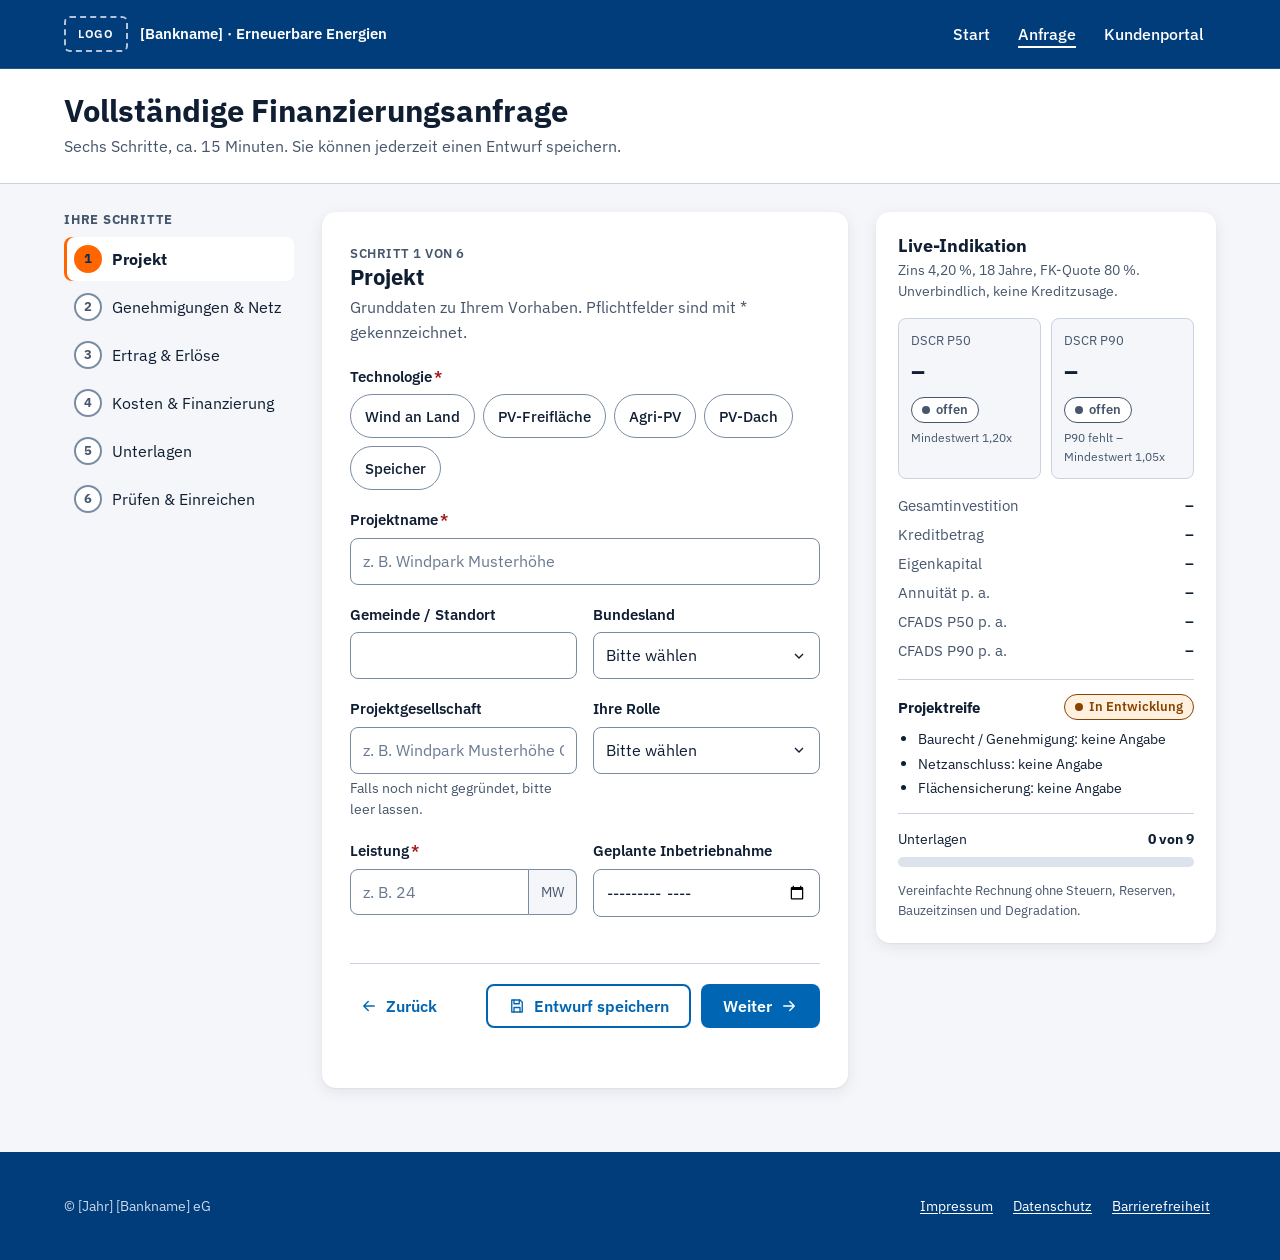
==== anfrage.html @ 659c18a8 "Frontend Projektfinanzierung Erneuerbare Energien: Schnell-Check, Anfrage, Portal Co-Authored-By: Cl" ====
<!doctype html>
<html lang="de">
<head>
  <meta charset="utf-8">
  <meta name="viewport" content="width=device-width, initial-scale=1">
  <title>Vollständige Anfrage – Projektfinanzierung Erneuerbare Energien – [Bankname]</title>
  <link rel="preconnect" href="https://fonts.googleapis.com">
  <link rel="preconnect" href="https://fonts.gstatic.com" crossorigin>
  <link rel="stylesheet" href="https://fonts.googleapis.com/css2?family=IBM+Plex+Sans:wght@400;500;600;700&display=swap">
  <link rel="stylesheet" href="assets/styles.css">
</head>
<body>
  <svg xmlns="http://www.w3.org/2000/svg" style="display:none" aria-hidden="true">
    <symbol id="i-check" viewBox="0 0 24 24"><path d="M5 12.5l4.5 4.5L19 7.5"/></symbol>
    <symbol id="i-pfeil" viewBox="0 0 24 24"><path d="M5 12h14M13 6l6 6-6 6"/></symbol>
    <symbol id="i-pfeil-links" viewBox="0 0 24 24"><path d="M19 12H5M11 6l-6 6 6 6"/></symbol>
    <symbol id="i-info" viewBox="0 0 24 24"><circle cx="12" cy="12" r="9"/><path d="M12 11v6M12 7.5v.01"/></symbol>
    <symbol id="i-warn" viewBox="0 0 24 24"><path d="M12 3.5L21.5 20h-19z"/><path d="M12 10v4.5M12 17.5v.01"/></symbol>
    <symbol id="i-upload" viewBox="0 0 24 24"><path d="M12 15V4M7.5 8.5L12 4l4.5 4.5M4 15v4.5h16V15"/></symbol>
    <symbol id="i-dokument" viewBox="0 0 24 24"><path d="M14 3H6.5A1.5 1.5 0 005 4.5v15A1.5 1.5 0 006.5 21h11a1.5 1.5 0 001.5-1.5V8z"/><path d="M14 3v5h5M8.5 13h7M8.5 17h5"/></symbol>
    <symbol id="i-speichern" viewBox="0 0 24 24"><path d="M5 4h11l3 3v13H5z"/><path d="M8 4v5h7V4M8 20v-6h8v6"/></symbol>
    <symbol id="i-x" viewBox="0 0 24 24"><path d="M6.5 6.5l11 11M17.5 6.5l-11 11"/></symbol>
  </svg>

  <a class="skip-link" href="#formular">Zum Formular springen</a>

  <header class="kopf">
    <div class="container kopf__inner">
      <a class="logo" href="index.html">
        <span class="logo__platzhalter" aria-hidden="true">LOGO</span>
        <span class="logo__name">[Bankname] · Erneuerbare Energien</span>
      </a>
      <nav class="kopf__nav" aria-label="Hauptnavigation">
        <a href="index.html">Start</a>
        <a href="anfrage.html" aria-current="page">Anfrage</a>
        <a href="portal.html">Kundenportal</a>
      </nav>
    </div>
  </header>

  <div class="seitenkopf">
    <div class="container">
      <h1>Vollständige Finanzierungsanfrage</h1>
      <p>Sechs Schritte, ca. 15 Minuten. Sie können jederzeit einen Entwurf speichern.</p>
    </div>
  </div>

  <main class="container antrag" id="inhalt">
    <!-- ===================== Schrittnavigation ===================== -->
    <nav class="schrittnav" aria-labelledby="schrittnav-titel" id="schrittnav">
      <h2 id="schrittnav-titel">Ihre Schritte</h2>
      <ol>
        <li><button type="button" data-ziel="1" aria-current="step"><span class="schrittnav__nr">1</span><span class="schrittnav__text">Projekt</span></button></li>
        <li><button type="button" data-ziel="2"><span class="schrittnav__nr">2</span><span class="schrittnav__text">Genehmigungen &amp; Netz</span></button></li>
        <li><button type="button" data-ziel="3"><span class="schrittnav__nr">3</span><span class="schrittnav__text">Ertrag &amp; Erlöse</span></button></li>
        <li><button type="button" data-ziel="4"><span class="schrittnav__nr">4</span><span class="schrittnav__text">Kosten &amp; Finanzierung</span></button></li>
        <li><button type="button" data-ziel="5"><span class="schrittnav__nr">5</span><span class="schrittnav__text">Unterlagen</span></button></li>
        <li><button type="button" data-ziel="6"><span class="schrittnav__nr">6</span><span class="schrittnav__text">Prüfen &amp; Einreichen</span></button></li>
      </ol>
    </nav>

    <!-- ===================== Formular ===================== -->
    <div class="karte formular" id="formular-bereich">
      <div class="box" id="vorbefuellt" role="status" hidden>
        <svg class="icon" aria-hidden="true"><use href="#i-info"/></svg>
        <p id="vorbefuellt-text"></p>
      </div>

      <form id="formular" novalidate>
        <!-- Schritt 1 -->
        <section class="schritt" data-schritt="1" aria-labelledby="s1-titel">
          <div class="schritt__kopf">
            <span class="schritt__zaehler">Schritt 1 von 6</span>
            <h2 id="s1-titel" tabindex="-1">Projekt</h2>
            <p>Grunddaten zu Ihrem Vorhaben. Pflichtfelder sind mit * gekennzeichnet.</p>
          </div>
          <fieldset class="feld" data-feld="technologie">
            <legend>Technologie<span class="pflicht" aria-hidden="true">*</span><span class="sr-only"> (Pflichtfeld)</span></legend>
            <div class="chips">
              <label class="chip"><input type="radio" name="technologie" value="wind" required><span>Wind an Land</span></label>
              <label class="chip"><input type="radio" name="technologie" value="pv_frei"><span>PV-Freifläche</span></label>
              <label class="chip"><input type="radio" name="technologie" value="agri_pv"><span>Agri-PV</span></label>
              <label class="chip"><input type="radio" name="technologie" value="pv_dach"><span>PV-Dach</span></label>
              <label class="chip"><input type="radio" name="technologie" value="speicher"><span>Speicher</span></label>
            </div>
          </fieldset>
          <div class="feld" data-feld="projektname">
            <label for="f-projektname">Projektname<span class="pflicht" aria-hidden="true">*</span></label>
            <input class="eingabe" type="text" id="f-projektname" name="projektname" required autocomplete="off" placeholder="z. B. Windpark Musterhöhe">
          </div>
          <div class="feld-reihe">
            <div class="feld" data-feld="gemeinde">
              <label for="f-gemeinde">Gemeinde / Standort</label>
              <input class="eingabe" type="text" id="f-gemeinde" name="gemeinde" autocomplete="off">
            </div>
            <div class="feld" data-feld="bundesland">
              <label for="f-bundesland">Bundesland</label>
              <select class="eingabe" id="f-bundesland" name="bundesland" data-bundeslaender>
                <option value="">Bitte wählen</option>
              </select>
            </div>
          </div>
          <div class="feld-reihe">
            <div class="feld" data-feld="projektgesellschaft">
              <label for="f-projektgesellschaft">Projektgesellschaft</label>
              <input class="eingabe" type="text" id="f-projektgesellschaft" name="projektgesellschaft" autocomplete="organization" placeholder="z. B. Windpark Musterhöhe GmbH &amp; Co. KG">
              <span class="hinweis">Falls noch nicht gegründet, bitte leer lassen.</span>
            </div>
            <div class="feld" data-feld="rolle">
              <label for="f-rolle">Ihre Rolle</label>
              <select class="eingabe" id="f-rolle" name="rolle">
                <option value="">Bitte wählen</option>
                <option value="projektierer">Projektierer</option>
                <option value="betreiber">Betreiber</option>
                <option value="buergerenergie">Bürgerenergiegesellschaft</option>
                <option value="landwirt">Landwirt / Flächeneigentümer</option>
                <option value="stadtwerk">Stadtwerk</option>
                <option value="sonstige">Sonstige</option>
              </select>
            </div>
          </div>
          <div class="feld-reihe">
            <div class="feld" data-feld="leistung_mw">
              <label for="f-leistung">Leistung<span class="pflicht" aria-hidden="true">*</span></label>
              <div class="eingabe-gruppe">
                <input class="eingabe" type="text" inputmode="decimal" id="f-leistung" name="leistung_mw" required autocomplete="off" placeholder="z. B. 24">
                <span class="eingabe-gruppe__einheit">MW</span>
              </div>
            </div>
            <div class="feld" data-feld="inbetriebnahme">
              <label for="f-inbetriebnahme">Geplante Inbetriebnahme</label>
              <input class="eingabe" type="month" id="f-inbetriebnahme" name="inbetriebnahme" min="2024-01" max="2035-12">
            </div>
          </div>
        </section>

        <!-- Schritt 2 -->
        <section class="schritt" data-schritt="2" aria-labelledby="s2-titel" hidden>
          <div class="schritt__kopf">
            <span class="schritt__zaehler">Schritt 2 von 6</span>
            <h2 id="s2-titel" tabindex="-1">Genehmigungen &amp; Netz</h2>
            <p>Der Projektstand bestimmt, wie schnell eine Kreditentscheidung möglich ist.</p>
          </div>
          <fieldset class="feld" data-feld="genehmigung">
            <legend><span data-genehmigung-label>Baurecht / Genehmigung</span><span class="pflicht" aria-hidden="true">*</span><span class="sr-only"> (Pflichtfeld)</span></legend>
            <div class="chips">
              <label class="chip"><input type="radio" name="genehmigung" value="vorbereitung" required><span>In Vorbereitung</span></label>
              <label class="chip"><input type="radio" name="genehmigung" value="beantragt"><span>Beantragt</span></label>
              <label class="chip"><input type="radio" name="genehmigung" value="erteilt"><span>Erteilt</span></label>
              <label class="chip"><input type="radio" name="genehmigung" value="bestandskraeftig"><span>Bestandskräftig</span></label>
            </div>
          </fieldset>
          <fieldset class="feld" data-feld="netzanschluss">
            <legend>Netzanschluss<span class="pflicht" aria-hidden="true">*</span><span class="sr-only"> (Pflichtfeld)</span></legend>
            <div class="chips">
              <label class="chip"><input type="radio" name="netzanschluss" value="offen" required><span>Offen</span></label>
              <label class="chip"><input type="radio" name="netzanschluss" value="angefragt"><span>Angefragt</span></label>
              <label class="chip"><input type="radio" name="netzanschluss" value="zusage"><span>Zusage liegt vor</span></label>
            </div>
          </fieldset>
          <fieldset class="feld" data-feld="flaechen">
            <legend>Flächen gesichert<span class="pflicht" aria-hidden="true">*</span><span class="sr-only"> (Pflichtfeld)</span></legend>
            <div class="chips">
              <label class="chip"><input type="radio" name="flaechen" value="nein" required><span>Nein</span></label>
              <label class="chip"><input type="radio" name="flaechen" value="teilweise"><span>Teilweise</span></label>
              <label class="chip"><input type="radio" name="flaechen" value="vollstaendig"><span>Vollständig</span></label>
            </div>
          </fieldset>
        </section>

        <!-- Schritt 3 -->
        <section class="schritt" data-schritt="3" aria-labelledby="s3-titel" hidden>
          <div class="schritt__kopf">
            <span class="schritt__zaehler">Schritt 3 von 6</span>
            <h2 id="s3-titel" tabindex="-1">Ertrag &amp; Erlöse</h2>
            <p data-nur="nicht-speicher">Bitte übernehmen Sie die Werte aus Ihrem Ertragsgutachten.</p>
            <p data-nur="speicher" hidden>Bei Speichern rechnen wir mit Ihrer jährlichen Erlöserwartung je MW.</p>
          </div>
          <div class="feld-reihe" data-nur="nicht-speicher">
            <div class="feld" data-feld="p50_h">
              <label for="f-p50">Volllaststunden P50<span class="pflicht" aria-hidden="true">*</span></label>
              <div class="eingabe-gruppe">
                <input class="eingabe" type="text" inputmode="decimal" id="f-p50" name="p50_h" required autocomplete="off" placeholder="z. B. 2.400">
                <span class="eingabe-gruppe__einheit">h/a</span>
              </div>
            </div>
            <div class="feld" data-feld="p90_h">
              <label for="f-p90">Volllaststunden P90</label>
              <div class="eingabe-gruppe">
                <input class="eingabe" type="text" inputmode="decimal" id="f-p90" name="p90_h" autocomplete="off" placeholder="z. B. 2.050">
                <span class="eingabe-gruppe__einheit">h/a</span>
              </div>
              <span class="hinweis">Ohne P90 können wir den vorsichtigen DSCR nicht berechnen.</span>
            </div>
          </div>
          <fieldset class="feld" data-feld="erloesmodell" data-nur="nicht-speicher">
            <legend>Erlösmodell<span class="pflicht" aria-hidden="true">*</span><span class="sr-only"> (Pflichtfeld)</span></legend>
            <div class="chips">
              <label class="chip"><input type="radio" name="erloesmodell" value="eeg" required><span>EEG-Zuschlag</span></label>
              <label class="chip"><input type="radio" name="erloesmodell" value="ppa"><span>PPA</span></label>
              <label class="chip"><input type="radio" name="erloesmodell" value="eeg_ppa"><span>EEG + PPA</span></label>
              <label class="chip"><input type="radio" name="erloesmodell" value="merchant"><span>Merchant</span></label>
            </div>
          </fieldset>
          <div class="feld-reihe" data-nur="nicht-speicher">
            <div class="feld" data-feld="preis_eur_mwh">
              <label for="f-preis"><span id="f-preis-label">Erlös</span><span class="pflicht" aria-hidden="true">*</span></label>
              <div class="eingabe-gruppe">
                <input class="eingabe" type="text" inputmode="decimal" id="f-preis" name="preis_eur_mwh" required autocomplete="off" placeholder="z. B. 73">
                <span class="eingabe-gruppe__einheit">€/MWh</span>
              </div>
            </div>
            <div class="feld" data-feld="ppa_laufzeit" id="f-ppa-feld" hidden>
              <label for="f-ppa">PPA-Laufzeit</label>
              <div class="eingabe-gruppe">
                <input class="eingabe" type="text" inputmode="numeric" id="f-ppa" name="ppa_laufzeit" autocomplete="off" placeholder="z. B. 10">
                <span class="eingabe-gruppe__einheit">Jahre</span>
              </div>
            </div>
          </div>
          <div class="feld" data-feld="speicher_erloes" data-nur="speicher" hidden>
            <label for="f-speicher">Erlöserwartung<span class="pflicht" aria-hidden="true">*</span></label>
            <div class="eingabe-gruppe" style="max-width:320px">
              <input class="eingabe" type="text" inputmode="decimal" id="f-speicher" name="speicher_erloes" required autocomplete="off" placeholder="z. B. 110">
              <span class="eingabe-gruppe__einheit">T€/MW/a</span>
            </div>
            <span class="hinweis">Summe aus Arbitrage, Regelenergie und ggf. Tolling-Erlösen.</span>
          </div>
        </section>

        <!-- Schritt 4 -->
        <section class="schritt" data-schritt="4" aria-labelledby="s4-titel" hidden>
          <div class="schritt__kopf">
            <span class="schritt__zaehler">Schritt 4 von 6</span>
            <h2 id="s4-titel" tabindex="-1">Kosten &amp; Finanzierung</h2>
            <p>Investitions- und Betriebskosten sowie Ihre gewünschte Finanzierungsstruktur.</p>
          </div>
          <div class="feld-reihe">
            <div class="feld" data-feld="capex_teur">
              <label for="f-capex">Gesamtinvestition (Capex)<span class="pflicht" aria-hidden="true">*</span></label>
              <div class="eingabe-gruppe">
                <input class="eingabe" type="text" inputmode="decimal" id="f-capex" name="capex_teur" required autocomplete="off" placeholder="z. B. 34.800">
                <span class="eingabe-gruppe__einheit">T€</span>
              </div>
            </div>
            <div class="feld" data-feld="opex_teur">
              <label for="f-opex">Betriebskosten (Opex)</label>
              <div class="eingabe-gruppe">
                <input class="eingabe" type="text" inputmode="decimal" id="f-opex" name="opex_teur" autocomplete="off" placeholder="Pauschale" aria-describedby="f-opex-hinweis">
                <span class="eingabe-gruppe__einheit">T€/a</span>
              </div>
              <span class="hinweis" id="f-opex-hinweis">Leer lassen: Wir setzen eine Pauschale je MW an.</span>
            </div>
          </div>
          <div class="feld-reihe feld-reihe--3">
            <div class="feld" data-feld="fk_quote">
              <label for="f-fk">Fremdkapitalquote</label>
              <div class="eingabe-gruppe">
                <input class="eingabe" type="text" inputmode="decimal" id="f-fk" name="fk_quote" autocomplete="off" value="80">
                <span class="eingabe-gruppe__einheit">%</span>
              </div>
            </div>
            <div class="feld" data-feld="zins">
              <label for="f-zins">Zins (Annahme)</label>
              <div class="eingabe-gruppe">
                <input class="eingabe" type="text" inputmode="decimal" id="f-zins" name="zins" autocomplete="off" value="4,2">
                <span class="eingabe-gruppe__einheit">% p. a.</span>
              </div>
            </div>
            <div class="feld" data-feld="laufzeit">
              <label for="f-laufzeit">Laufzeit</label>
              <div class="eingabe-gruppe">
                <input class="eingabe" type="text" inputmode="numeric" id="f-laufzeit" name="laufzeit" autocomplete="off" value="18">
                <span class="eingabe-gruppe__einheit">Jahre</span>
              </div>
            </div>
          </div>
          <dl class="abgeleitet" aria-live="polite">
            <div><dt>Investition je MW</dt><dd id="abg-capex-mw">–</dd></div>
            <div><dt>Kreditbetrag</dt><dd id="abg-kredit">–</dd></div>
            <div><dt>Annuität p. a.</dt><dd id="abg-annuitaet">–</dd></div>
          </dl>
          <div class="feld" data-feld="foerderkredit">
            <label class="checkbox">
              <input type="checkbox" name="foerderkredit" id="f-foerderkredit">
              <span class="checkbox__text"><strong>Förderkredit gewünscht (KfW)</strong><br><span class="hinweis" style="margin:0">Wir prüfen passende Programme, z. B. „Erneuerbare Energien – Standard“, und beantragen sie als Hausbank für Sie.</span></span>
            </label>
          </div>
        </section>

        <!-- Schritt 5 -->
        <section class="schritt" data-schritt="5" aria-labelledby="s5-titel" hidden>
          <div class="schritt__kopf">
            <span class="schritt__zaehler">Schritt 5 von 6</span>
            <h2 id="s5-titel" tabindex="-1">Unterlagen</h2>
            <p>Laden Sie vorhandene Unterlagen hoch (PDF, Excel, Word, ZIP, Bilder; max. <span data-upload-max></span> MB je Datei). Fehlendes können Sie später nachreichen.</p>
          </div>
          <ul class="uploads" id="uploads"></ul>
          <p class="hinweis">Hinweis: Hochgeladene Dateien werden erst beim Einreichen übertragen. Beim Speichern eines Entwurfs werden nur die Dateinamen gemerkt.</p>
        </section>

        <!-- Schritt 6 -->
        <section class="schritt" data-schritt="6" aria-labelledby="s6-titel" hidden>
          <div class="schritt__kopf">
            <span class="schritt__zaehler">Schritt 6 von 6</span>
            <h2 id="s6-titel" tabindex="-1">Prüfen &amp; Einreichen</h2>
            <p>Bitte prüfen Sie Ihre Angaben. Über „Ändern“ gelangen Sie zum jeweiligen Schritt.</p>
          </div>
          <div class="zusammenfassung" id="zusammenfassung"></div>

          <div class="box box--warn" id="fehlende-unterlagen" hidden>
            <svg class="icon" aria-hidden="true"><use href="#i-warn"/></svg>
            <div>
              <p><strong id="fehlende-unterlagen-titel"></strong></p>
              <p id="fehlende-unterlagen-liste"></p>
              <p>Sie können trotzdem einreichen und die Unterlagen später über das Kundenportal nachreichen.</p>
            </div>
          </div>

          <h3>Ansprechpartner</h3>
          <div class="feld-reihe">
            <div class="feld" data-feld="ansprechpartner">
              <label for="f-ansprechpartner">Name<span class="pflicht" aria-hidden="true">*</span></label>
              <input class="eingabe" type="text" id="f-ansprechpartner" name="ansprechpartner" required autocomplete="name">
            </div>
            <div class="feld" data-feld="email">
              <label for="f-email">E-Mail<span class="pflicht" aria-hidden="true">*</span></label>
              <input class="eingabe" type="email" id="f-email" name="email" required autocomplete="email" inputmode="email">
            </div>
          </div>
          <div class="feld" data-feld="telefon" style="max-width:50%;min-width:min(100%,280px)">
            <label for="f-telefon">Telefon</label>
            <input class="eingabe" type="tel" id="f-telefon" name="telefon" autocomplete="tel">
          </div>
          <div class="feld" data-feld="bestaetigung">
            <label class="checkbox">
              <input type="checkbox" name="bestaetigung" id="f-bestaetigung" required>
              <span class="checkbox__text">Ich bestätige, dass meine Angaben nach bestem Wissen vollständig und richtig sind, und habe die <a href="#" target="_blank" rel="noopener">Datenschutzhinweise</a> zur Kenntnis genommen. [Platzhalter Datenschutztext]<span class="pflicht" aria-hidden="true">*</span></span>
            </label>
          </div>
        </section>

        <div class="formular__aktionen">
          <button type="button" class="btn btn-text" id="btn-zurueck"><svg class="icon icon--klein" aria-hidden="true"><use href="#i-pfeil-links"/></svg>Zurück</button>
          <div class="formular__aktionen-rechts">
            <button type="button" class="btn btn-sekundaer" id="btn-entwurf"><svg class="icon icon--klein" aria-hidden="true"><use href="#i-speichern"/></svg>Entwurf speichern</button>
            <button type="submit" class="btn btn-primaer" id="btn-weiter">Weiter<svg class="icon icon--klein" aria-hidden="true"><use href="#i-pfeil"/></svg></button>
          </div>
        </div>
        <p class="status-meldung" id="status-meldung" role="status"></p>
      </form>

      <!-- Erfolgsseite -->
      <section class="erfolg" id="erfolg" aria-labelledby="erfolg-titel" hidden>
        <span class="erfolg__icon"><svg class="icon icon--gross" aria-hidden="true"><use href="#i-check"/></svg></span>
        <h2 id="erfolg-titel" tabindex="-1">Vielen Dank – Ihre Anfrage ist eingegangen</h2>
        <p>Ihre Vorgangsnummer:</p>
        <p class="erfolg__nr" id="erfolg-nr"></p>
        <h3>So geht es weiter</h3>
        <ol class="naechste">
          <li><div><strong>Eingangsbestätigung</strong>Sie erhalten in Kürze eine E-Mail mit Ihrer Vorgangsnummer und den Zugangsdaten zum Kundenportal.</div></li>
          <li><div><strong>Vorprüfung</strong>Unser Team Erneuerbare Energien prüft Ihre Angaben und meldet sich innerhalb von [X Werktagen].</div></li>
          <li><div><strong>Rückfragen &amp; Unterlagen</strong>Offene Punkte klären wir mit Ihnen über das Kundenportal – dort können Sie auch Unterlagen nachreichen.</div></li>
          <li><div><strong>Indikatives Term Sheet</strong>Nach der Due Diligence erhalten Sie ein Term Sheet mit Struktur und Konditionen.</div></li>
        </ol>
        <a class="btn btn-cta btn-gross" href="portal.html">Zum Kundenportal<svg class="icon" aria-hidden="true"><use href="#i-pfeil"/></svg></a>
      </section>
    </div>

    <!-- ===================== Live-Indikation ===================== -->
    <aside class="karte indikation" id="indikation" aria-labelledby="ind-titel">
      <h2 id="ind-titel">Live-Indikation</h2>
      <p class="indikation__sub" id="ind-sub">Aktualisiert sich mit jeder Eingabe. Unverbindlich, keine Kreditzusage.</p>
      <div aria-live="polite" aria-atomic="false" id="ind-live">
        <div class="dscr-grid">
          <div class="dscr">
            <span class="dscr__label">DSCR P50</span>
            <span class="dscr__wert" id="ind-dscr-p50">–</span>
            <span id="ind-dscr-p50-badge"></span>
            <span class="dscr__min" id="ind-dscr-p50-min"></span>
          </div>
          <div class="dscr">
            <span class="dscr__label">DSCR P90</span>
            <span class="dscr__wert" id="ind-dscr-p90">–</span>
            <span id="ind-dscr-p90-badge"></span>
            <span class="dscr__min" id="ind-dscr-p90-min"></span>
          </div>
        </div>
      </div>
      <dl class="werte">
        <dt>Gesamtinvestition</dt><dd id="ind-capex">–</dd>
        <dt>Kreditbetrag</dt><dd id="ind-kredit">–</dd>
        <dt>Eigenkapital</dt><dd id="ind-ek">–</dd>
        <dt>Annuität p. a.</dt><dd id="ind-annuitaet">–</dd>
        <dt>CFADS P50 p. a.</dt><dd id="ind-cfads-p50">–</dd>
        <dt>CFADS P90 p. a.</dt><dd id="ind-cfads-p90">–</dd>
      </dl>
      <p class="hinweis" id="ind-opex-hinweis"></p>

      <div class="indikation__block">
        <h3>Projektreife <span id="ind-reife-badge"></span></h3>
        <ul class="offene-punkte" id="ind-offen"></ul>
      </div>

      <div class="indikation__block">
        <div class="fortschritt" style="margin:0">
          <div class="fortschritt__kopf">
            <span id="ind-unterlagen-label">Unterlagen</span>
            <strong id="ind-unterlagen-wert">0 von 9</strong>
          </div>
          <div class="fortschritt__balken" role="progressbar" aria-labelledby="ind-unterlagen-label" aria-valuemin="0" aria-valuemax="9" aria-valuenow="0" aria-valuetext="0 von 9 Unterlagen hochgeladen" id="ind-unterlagen-balken">
            <div class="fortschritt__wert" id="ind-unterlagen-fuellung"></div>
          </div>
        </div>
      </div>
      <p class="kleingedruckt">Vereinfachte Rechnung ohne Steuern, Reserven, Bauzeitzinsen und Degradation.</p>
    </aside>
  </main>

  <a class="indikation-mini" href="#indikation" id="indikation-mini">
    <span>Live-Indikation</span>
    <span>DSCR P50 <strong id="mini-dscr">–</strong> <span id="mini-badge"></span></span>
  </a>

  <footer class="fuss">
    <div class="container fuss__inner">
      <p>© [Jahr] [Bankname] eG</p>
      <nav aria-label="Rechtliches">
        <a href="#">Impressum</a>
        <a href="#">Datenschutz</a>
        <a href="#">Barrierefreiheit</a>
      </nav>
    </div>
  </footer>

  <script src="assets/calc.js"></script>
  <script src="assets/anfrage.js"></script>
</body>
</html>
---- assets/styles.css ----
/* ==========================================================================
   Projektfinanzierung Erneuerbare Energien – Stylesheet
   Farben angelehnt an Volksbanken Raiffeisenbanken.
   WICHTIG: Farbwerte vor Livegang mit dem Corporate Design der Bank abgleichen.
   ========================================================================== */


:root {
  /* Markenfarben */
  --blau: #0066B3;
  --blau-dunkel: #003D7A;
  --orange: #FF6600;
  --auf-orange: #002D5C;          /* Schrift auf Orange (Kontrast 5,3:1) */

  /* Neutral */
  --text: #0F1E33;
  --text-gedaempft: #46566C;      /* 7,1:1 auf Weiß */
  --hintergrund: #F4F6F9;
  --flaeche: #FFFFFF;
  --linie: #C9D3E0;
  --linie-stark: #7A8BA3;
  --blau-hell: #E6F0F9;
  --hero-text-gedaempft: #C9D8EC;

  /* Status */
  --ok-text: #0B6B2E;    --ok-flaeche: #E3F4E8;
  --info-text: #00508C;  --info-flaeche: #E6F0F9;
  --warn-text: #874400;  --warn-flaeche: #FFF0E0;
  --fail-text: #A4161A;  --fail-flaeche: #FDE8E9;

  /* Maße */
  --radius: 8px;
  --radius-gross: 14px;
  --klickflaeche: 44px;
  --schatten: 0 1px 2px rgba(15, 30, 51, .06), 0 4px 16px rgba(15, 30, 51, .08);
  --inhalt: 1200px;
  --schrift: 'IBM Plex Sans', system-ui, -apple-system, 'Segoe UI', Roboto, Arial, sans-serif;
}

*, *::before, *::after { box-sizing: border-box; }

html { -webkit-text-size-adjust: 100%; scroll-behavior: smooth; }
@media (prefers-reduced-motion: reduce) {
  html { scroll-behavior: auto; }
  *, *::before, *::after { transition: none !important; animation: none !important; }
}

body {
  margin: 0;
  font-family: var(--schrift);
  font-size: 1rem;
  line-height: 1.55;
  color: var(--text);
  background: var(--hintergrund);
}

img, svg { max-width: 100%; }
h1, h2, h3, h4 { line-height: 1.2; margin: 0 0 .5em; }
p { margin: 0 0 1em; }
a { color: var(--blau); text-underline-offset: 2px; }
a:hover { color: var(--blau-dunkel); }

/* Fokus: Orange außen, Dunkelblau innen – sichtbar auf hellem und dunklem Grund */
:focus-visible {
  outline: 3px solid var(--orange);
  outline-offset: 2px;
  box-shadow: 0 0 0 2px var(--auf-orange);
  border-radius: 4px;
}

.sr-only {
  position: absolute !important;
  width: 1px; height: 1px;
  padding: 0; margin: -1px;
  overflow: hidden; clip: rect(0 0 0 0);
  white-space: nowrap; border: 0;
}

.skip-link {
  position: absolute; left: 16px; top: -100px; z-index: 100;
  background: var(--orange); color: var(--auf-orange);
  padding: 12px 16px; font-weight: 600; border-radius: var(--radius);
}
.skip-link:focus { top: 12px; }

.container { max-width: var(--inhalt); margin: 0 auto; padding: 0 16px; }
@media (min-width: 768px) { .container { padding: 0 24px; } }

.icon { width: 24px; height: 24px; flex: none; fill: none; stroke: currentColor; stroke-width: 1.8; stroke-linecap: round; stroke-linejoin: round; }
.icon--klein { width: 18px; height: 18px; }
.icon--gross { width: 36px; height: 36px; }

/* --------------------------------------------------------------------------
   Kopfzeile
   -------------------------------------------------------------------------- */
.kopf { background: var(--blau-dunkel); color: #fff; border-bottom: 1px solid rgba(255,255,255,.12); }
.kopf__inner { display: flex; align-items: center; justify-content: space-between; gap: 16px; min-height: 68px; flex-wrap: wrap; }
.logo {
  display: inline-flex; align-items: center; gap: 12px;
  color: #fff; text-decoration: none; font-weight: 600; min-height: var(--klickflaeche);
}
.logo__platzhalter {
  display: inline-grid; place-items: center;
  width: 64px; height: 36px; border: 2px dashed rgba(255,255,255,.7);
  border-radius: 6px; font-size: .75rem; letter-spacing: .08em;
}
.logo__name { font-size: .95rem; }
.logo:hover { color: #fff; }
.kopf__nav { display: flex; flex-wrap: wrap; gap: 4px; }
.kopf__nav a {
  display: inline-flex; align-items: center; min-height: var(--klickflaeche);
  padding: 0 12px; color: #fff; text-decoration: none; border-radius: var(--radius); font-weight: 500;
}
.kopf__nav a:hover { background: rgba(255,255,255,.1); color: #fff; }
.kopf__nav a[aria-current="page"] { text-decoration: underline; text-decoration-thickness: 2px; text-underline-offset: 6px; }

/* --------------------------------------------------------------------------
   Buttons
   -------------------------------------------------------------------------- */
.btn {
  display: inline-flex; align-items: center; justify-content: center; gap: 8px;
  min-height: var(--klickflaeche); padding: 10px 20px;
  font: inherit; font-weight: 600; line-height: 1.2; text-align: center; text-decoration: none;
  border-radius: var(--radius); border: 2px solid transparent; cursor: pointer;
  transition: background-color .15s, border-color .15s, color .15s;
}
.btn-primaer { background: var(--blau); color: #fff; }
.btn-primaer:hover { background: var(--blau-dunkel); color: #fff; }
.btn-sekundaer { background: #fff; color: var(--blau); border-color: var(--blau); }
.btn-sekundaer:hover { background: var(--blau-hell); color: var(--blau-dunkel); }
.btn-text { background: transparent; color: var(--blau); padding-left: 8px; padding-right: 8px; }
.btn-text:hover { background: var(--blau-hell); }
.btn-cta { background: var(--orange); color: var(--auf-orange); }
.btn-cta:hover { background: #E85C00; color: var(--auf-orange); }
.btn-gross { min-height: 52px; padding: 12px 24px; font-size: 1.05rem; }
.btn-block { width: 100%; }
.btn[disabled] { opacity: .55; cursor: not-allowed; }

/* --------------------------------------------------------------------------
   Formularelemente
   -------------------------------------------------------------------------- */
.feld { margin-bottom: 18px; }
.feld > label, .feld__label, fieldset.feld > legend {
  display: block; font-weight: 600; margin-bottom: 6px; padding: 0; font-size: .95rem;
}
fieldset { border: 0; padding: 0; margin: 0; min-width: 0; }
.pflicht { color: var(--fail-text); margin-left: 2px; }
.hinweis { display: block; color: var(--text-gedaempft); font-size: .875rem; margin-top: 4px; }
.fehler {
  display: flex; gap: 6px; align-items: flex-start;
  color: var(--fail-text); font-size: .9rem; font-weight: 500; margin: 6px 0 0;
}
.fehler[hidden] { display: none; }

.eingabe, select.eingabe, textarea.eingabe {
  display: block; width: 100%; min-height: var(--klickflaeche);
  padding: 10px 12px; font: inherit; color: var(--text);
  background: #fff; border: 1.5px solid var(--linie-stark); border-radius: var(--radius);
}
textarea.eingabe { min-height: 110px; resize: vertical; }
select.eingabe { appearance: none; padding-right: 40px; background-image: url("data:image/svg+xml,%3Csvg xmlns='http://www.w3.org/2000/svg' width='16' height='16' viewBox='0 0 24 24' fill='none' stroke='%230F1E33' stroke-width='2'%3E%3Cpath d='M6 9l6 6 6-6'/%3E%3C/svg%3E"); background-repeat: no-repeat; background-position: right 12px center; }
.eingabe:hover { border-color: var(--text-gedaempft); }
.eingabe[aria-invalid="true"] { border-color: var(--fail-text); border-width: 2px; background: #fff; }
.eingabe::placeholder { color: #6A7A90; }

.eingabe-gruppe { display: flex; align-items: stretch; }
.eingabe-gruppe .eingabe { border-top-right-radius: 0; border-bottom-right-radius: 0; }
.eingabe-gruppe__einheit {
  display: inline-flex; align-items: center; padding: 0 12px; white-space: nowrap;
  background: var(--hintergrund); border: 1.5px solid var(--linie-stark); border-left: 0;
  border-radius: 0 var(--radius) var(--radius) 0; color: var(--text-gedaempft); font-size: .9rem;
}

.feld-reihe { display: grid; grid-template-columns: 1fr 1fr; gap: 0 16px; }
.feld-reihe--3 { grid-template-columns: repeat(3, 1fr); }
@media (max-width: 640px) {
  .feld-reihe, .feld-reihe--3 { grid-template-columns: 1fr; }
}

/* Auswahlchips: versteckte Radio-Buttons mit sichtbarem Label */
.chips { display: flex; flex-wrap: wrap; gap: 8px; }
.chip { position: relative; display: inline-flex; }
.chip input { position: absolute; opacity: 0; width: 1px; height: 1px; margin: 0; }
.chip span {
  display: inline-flex; align-items: center; gap: 6px;
  min-height: var(--klickflaeche); padding: 8px 14px;
  background: #fff; color: var(--text); border: 1.5px solid var(--linie-stark);
  border-radius: 999px; cursor: pointer; font-weight: 500; font-size: .95rem; user-select: none;
}
.chip span:hover { border-color: var(--blau); background: var(--blau-hell); }
.chip input:checked + span { background: var(--blau); border-color: var(--blau); color: #fff; }
.chip input:checked + span::before {
  content: ""; width: 14px; height: 8px; margin-right: 2px;
  border-left: 2.5px solid currentColor; border-bottom: 2.5px solid currentColor;
  transform: translateY(-2px) rotate(-45deg);
}
.chip input:focus-visible + span { outline: 3px solid var(--orange); outline-offset: 2px; box-shadow: 0 0 0 2px var(--auf-orange); }
.chip input[aria-invalid="true"] + span { border-color: var(--fail-text); }

.checkbox { display: flex; gap: 12px; align-items: flex-start; cursor: pointer; }
.checkbox input { width: 24px; height: 24px; margin: 10px 0 0; flex: none; accent-color: var(--blau); }
.checkbox__text { padding: 8px 0; }

/* Fortschrittsbalken */
.fortschritt { margin: 0 0 16px; }
.fortschritt__kopf { display: flex; justify-content: space-between; gap: 8px; font-size: .9rem; margin-bottom: 6px; }
.fortschritt__balken { height: 10px; background: #DCE3EC; border-radius: 999px; overflow: hidden; }
.fortschritt__wert { height: 100%; width: 0; background: var(--blau); border-radius: 999px; transition: width .3s; }

/* Badges */
.badge {
  display: inline-flex; align-items: center; gap: 6px;
  padding: 3px 10px; border-radius: 999px; font-size: .8125rem; font-weight: 600; line-height: 1.4;
  border: 1px solid currentColor; white-space: nowrap;
}
.badge--ok { color: var(--ok-text); background: var(--ok-flaeche); }
.badge--info { color: var(--info-text); background: var(--info-flaeche); }
.badge--warn { color: var(--warn-text); background: var(--warn-flaeche); }
.badge--fail { color: var(--fail-text); background: var(--fail-flaeche); }
.badge--neutral { color: var(--text-gedaempft); background: #fff; }
.badge::before { content: ""; width: 8px; height: 8px; border-radius: 50%; background: currentColor; }

/* Hinweisboxen */
.box {
  display: flex; gap: 12px; align-items: flex-start;
  padding: 14px 16px; border-radius: var(--radius); border-left: 4px solid var(--blau);
  background: var(--blau-hell); margin-bottom: 20px;
}
.box p:last-child { margin-bottom: 0; }
.box--warn { border-left-color: var(--orange); background: var(--warn-flaeche); }
.box--ok { border-left-color: var(--ok-text); background: var(--ok-flaeche); }
.box[hidden] { display: none; }

/* --------------------------------------------------------------------------
   Landingpage: Hero
   -------------------------------------------------------------------------- */
.hero { background: var(--blau-dunkel); color: #fff; padding: 48px 0 64px; }
.hero__grid { display: grid; grid-template-columns: minmax(0, 1fr) minmax(0, 520px); gap: 48px; align-items: start; }
.hero h1 { font-size: clamp(1.9rem, 3.4vw, 2.75rem); font-weight: 700; margin-bottom: 20px; letter-spacing: -.01em; }
.hero__lead { font-size: 1.125rem; color: var(--hero-text-gedaempft); max-width: 36em; }
.nutzen { list-style: none; padding: 0; margin: 28px 0 0; display: grid; gap: 18px; }
.nutzen li { display: flex; gap: 14px; align-items: flex-start; }
.nutzen__icon {
  display: grid; place-items: center; width: 44px; height: 44px; flex: none;
  border-radius: 50%; background: rgba(255,255,255,.1); color: #fff;
}
.nutzen strong { display: block; font-size: 1.05rem; }
.nutzen span { color: var(--hero-text-gedaempft); }
@media (max-width: 960px) {
  .hero { padding: 32px 0 40px; }
  .hero__grid { grid-template-columns: 1fr; gap: 32px; }
}

/* Schnell-Check-Karte */
.karte {
  background: var(--flaeche); color: var(--text);
  border-radius: var(--radius-gross); box-shadow: var(--schatten);
}
.check { padding: 24px; }
.check__kopf { display: flex; justify-content: space-between; align-items: baseline; gap: 12px; margin-bottom: 8px; }
.check__kopf h2 { font-size: 1.35rem; margin: 0; }
.check__kopf p { margin: 0; font-size: .875rem; color: var(--text-gedaempft); }
@media (max-width: 480px) { .check { padding: 18px 16px; } }

.tabs { display: flex; gap: 4px; border-bottom: 2px solid var(--linie); margin: 12px 0 20px; }
.tab {
  flex: 1 1 0; min-height: var(--klickflaeche); padding: 8px 6px;
  font: inherit; font-weight: 600; font-size: .95rem; color: var(--text-gedaempft);
  background: transparent; border: 0; border-bottom: 3px solid transparent; margin-bottom: -2px;
  cursor: pointer; display: inline-flex; align-items: center; justify-content: center; gap: 6px;
}
.tab:hover { color: var(--blau); }
.tab[aria-selected="true"] { color: var(--blau); border-bottom-color: var(--blau); }
.tab__nr {
  display: inline-grid; place-items: center; width: 22px; height: 22px; border-radius: 50%;
  font-size: .75rem; border: 1.5px solid currentColor;
}
.tab[aria-selected="true"] .tab__nr { background: var(--blau); color: #fff; border-color: var(--blau); }
.tab-panel:focus-visible { border-radius: var(--radius); }
.tab-panel__aktionen { display: flex; justify-content: flex-end; margin-top: 4px; }

.ergebnis { margin-top: 8px; padding: 18px; border-radius: var(--radius); background: var(--hintergrund); border: 1px solid var(--linie); }
.ergebnis__leer { margin: 0; display: flex; gap: 10px; align-items: flex-start; }
.kennzahlen { display: grid; grid-template-columns: repeat(3, 1fr); gap: 12px; margin: 0 0 14px; }
.kennzahl { margin: 0; }
.kennzahl dt { font-size: .8125rem; color: var(--text-gedaempft); }
.kennzahl dd { margin: 2px 0 0; font-size: 1.25rem; font-weight: 700; font-variant-numeric: tabular-nums; }
@media (max-width: 420px) { .kennzahlen { grid-template-columns: 1fr 1fr; } }
.urteil { display: grid; gap: 6px; }
.urteil p { margin: 0; font-size: .95rem; }

.check__aktionen { display: grid; gap: 10px; margin-top: 18px; }
.kleingedruckt { font-size: .8125rem; color: var(--text-gedaempft); margin: 14px 0 0; }

/* --------------------------------------------------------------------------
   Landingpage: Abschnitte
   -------------------------------------------------------------------------- */
.abschnitt { padding: 64px 0; }
.abschnitt--weiss { background: var(--flaeche); }
.abschnitt__kopf { max-width: 720px; margin-bottom: 32px; }
.abschnitt__kopf h2 { font-size: clamp(1.5rem, 2.4vw, 2rem); }
.abschnitt__kopf p { color: var(--text-gedaempft); font-size: 1.05rem; }
@media (max-width: 640px) { .abschnitt { padding: 44px 0; } }

.kacheln { display: grid; grid-template-columns: repeat(4, 1fr); gap: 20px; }
@media (max-width: 1024px) { .kacheln { grid-template-columns: repeat(2, 1fr); } }
@media (max-width: 560px) { .kacheln { grid-template-columns: 1fr; } }
.kachel { padding: 24px; display: flex; flex-direction: column; gap: 10px; border: 1px solid var(--linie); box-shadow: none; }
.kachel__icon { display: grid; place-items: center; width: 56px; height: 56px; border-radius: 12px; background: var(--blau-hell); color: var(--blau); }
.kachel h3 { font-size: 1.15rem; margin: 6px 0 0; }
.kachel p { color: var(--text-gedaempft); margin: 0; }
.kachel__konditionen { margin-top: auto; padding-top: 12px; border-top: 1px solid var(--linie); font-size: .9rem; }
.kachel__konditionen dl { margin: 0; display: grid; grid-template-columns: auto 1fr; gap: 4px 12px; }
.kachel__konditionen dt { color: var(--text-gedaempft); }
.kachel__konditionen dd { margin: 0; font-weight: 600; }

.ablauf { list-style: none; padding: 0; margin: 0; display: grid; grid-template-columns: repeat(4, 1fr); gap: 20px; counter-reset: schritt; }
@media (max-width: 960px) { .ablauf { grid-template-columns: repeat(2, 1fr); } }
@media (max-width: 560px) { .ablauf { grid-template-columns: 1fr; } }
.ablauf li { background: var(--flaeche); border-radius: var(--radius-gross); padding: 24px; border: 1px solid var(--linie); }
.ablauf__nr {
  display: grid; place-items: center; width: 44px; height: 44px; border-radius: 50%;
  background: var(--blau); color: #fff; font-weight: 700; font-size: 1.1rem; margin-bottom: 14px;
}
.ablauf h3 { font-size: 1.1rem; }
.ablauf p { margin: 0; color: var(--text-gedaempft); }

.checkliste { list-style: none; padding: 0; margin: 0; display: grid; grid-template-columns: 1fr 1fr; gap: 14px 32px; }
@media (max-width: 720px) { .checkliste { grid-template-columns: 1fr; } }
.checkliste li { display: flex; gap: 12px; align-items: flex-start; padding: 14px 0; border-bottom: 1px solid var(--linie); }
.checkliste .icon { color: var(--blau); margin-top: 2px; }
.checkliste strong { display: block; }
.checkliste span { color: var(--text-gedaempft); font-size: .95rem; }

.faq { max-width: 820px; display: grid; gap: 10px; }
.faq details { background: var(--flaeche); border: 1px solid var(--linie); border-radius: var(--radius); }
.faq summary {
  list-style: none; cursor: pointer; display: flex; justify-content: space-between; align-items: center; gap: 16px;
  min-height: 56px; padding: 12px 18px; font-weight: 600;
}
.faq summary::-webkit-details-marker { display: none; }
.faq summary .icon { transition: transform .2s; color: var(--blau); }
.faq details[open] summary .icon { transform: rotate(180deg); }
.faq details > div { padding: 0 18px 16px; color: var(--text); }
.faq details > div p:last-child { margin: 0; }

.kontaktband { background: var(--blau); color: #fff; padding: 48px 0; }
.kontaktband__inner { display: flex; justify-content: space-between; align-items: center; gap: 24px; flex-wrap: wrap; }
.kontaktband h2 { font-size: 1.6rem; margin-bottom: 6px; }
.kontaktband p { margin: 0; color: #E6F0F9; }
.kontaktband__aktionen { display: flex; gap: 12px; flex-wrap: wrap; }
.kontaktband .btn-sekundaer { background: transparent; color: #fff; border-color: #fff; }
.kontaktband .btn-sekundaer:hover { background: rgba(255,255,255,.12); color: #fff; }

/* Fußzeile */
.fuss { background: var(--blau-dunkel); color: var(--hero-text-gedaempft); padding: 32px 0; font-size: .9rem; }
.fuss__inner { display: flex; justify-content: space-between; gap: 16px; flex-wrap: wrap; align-items: center; }
.fuss a { color: #fff; display: inline-flex; align-items: center; min-height: var(--klickflaeche); padding: 0 6px; }
.fuss a:hover { color: #fff; }
.fuss nav { display: flex; flex-wrap: wrap; gap: 8px; }
.fuss p { margin: 0; }

/* --------------------------------------------------------------------------
   Anfrage: dreispaltiges Layout
   -------------------------------------------------------------------------- */
.seitenkopf { background: var(--flaeche); border-bottom: 1px solid var(--linie); padding: 24px 0; }
.seitenkopf h1 { font-size: clamp(1.5rem, 2.4vw, 2rem); margin: 0 0 4px; }
.seitenkopf p { margin: 0; color: var(--text-gedaempft); }

.antrag {
  display: grid; grid-template-columns: 230px minmax(0, 1fr) 340px; gap: 28px;
  align-items: start; padding-top: 28px; padding-bottom: 64px;
}
.antrag.ist-fertig { grid-template-columns: minmax(0, 1fr) 340px; }
@media (max-width: 1180px) {
  .antrag { grid-template-columns: 210px minmax(0, 1fr); }
  .antrag.ist-fertig { grid-template-columns: 1fr; }
  .antrag > .indikation { grid-column: 1 / -1; }
}
@media (max-width: 820px) {
  .antrag { grid-template-columns: 1fr; gap: 20px; padding-top: 16px; padding-bottom: 96px; }
}

.schrittnav { position: sticky; top: 16px; }
.schrittnav h2 { font-size: .8125rem; text-transform: uppercase; letter-spacing: .06em; color: var(--text-gedaempft); margin-bottom: 10px; }
.schrittnav ol { list-style: none; padding: 0; margin: 0; display: grid; gap: 4px; }
.schrittnav button {
  width: 100%; min-height: var(--klickflaeche); display: flex; align-items: center; gap: 10px;
  padding: 8px 10px; font: inherit; text-align: left; color: var(--text);
  background: transparent; border: 0; border-radius: var(--radius); cursor: pointer;
}
.schrittnav button:hover { background: var(--blau-hell); }
.schrittnav__nr {
  display: grid; place-items: center; width: 28px; height: 28px; flex: none; border-radius: 50%;
  border: 2px solid var(--linie-stark); font-size: .8125rem; font-weight: 700; color: var(--text-gedaempft); background: #fff;
}
.schrittnav button[aria-current="step"] { background: var(--flaeche); font-weight: 700; box-shadow: inset 3px 0 0 var(--orange); }
.schrittnav button[aria-current="step"] .schrittnav__nr { border-color: var(--orange); background: var(--orange); color: var(--auf-orange); }
.schrittnav button.ist-erledigt .schrittnav__nr { border-color: var(--blau); background: var(--blau); color: #fff; }
.schrittnav button.hat-fehler .schrittnav__nr { border-color: var(--fail-text); color: var(--fail-text); background: var(--fail-flaeche); }
@media (max-width: 820px) {
  .schrittnav { position: static; }
  .schrittnav ol { grid-template-columns: repeat(3, 1fr); }
  .schrittnav__text { font-size: .85rem; }
}
@media (max-width: 480px) {
  .schrittnav ol { grid-template-columns: repeat(2, 1fr); }
}

.formular { padding: 28px; min-width: 0; }
@media (max-width: 480px) { .formular { padding: 20px 16px; } }
.schritt__kopf { margin-bottom: 20px; }
.schritt__kopf h2 { font-size: 1.4rem; margin-bottom: 4px; }
.schritt__kopf h2:focus { outline: none; }
.schritt__kopf h2:focus-visible { outline: 3px solid var(--orange); }
.schritt__kopf p { color: var(--text-gedaempft); margin: 0; }
.schritt__zaehler { font-size: .8125rem; color: var(--text-gedaempft); font-weight: 600; letter-spacing: .04em; text-transform: uppercase; }

.abgeleitet {
  display: grid; grid-template-columns: repeat(3, 1fr); gap: 12px; margin: 4px 0 20px;
  padding: 14px 16px; background: var(--hintergrund); border-radius: var(--radius); border: 1px solid var(--linie);
}
.abgeleitet div { margin: 0; }
.abgeleitet dt { font-size: .8125rem; color: var(--text-gedaempft); }
.abgeleitet dd { margin: 2px 0 0; font-weight: 700; font-variant-numeric: tabular-nums; }
@media (max-width: 560px) { .abgeleitet { grid-template-columns: 1fr 1fr; } }

.formular__aktionen {
  display: flex; flex-wrap: wrap; gap: 10px; justify-content: space-between; align-items: center;
  margin-top: 28px; padding-top: 20px; border-top: 1px solid var(--linie);
}
.formular__aktionen-rechts { display: flex; flex-wrap: wrap; gap: 10px; margin-left: auto; }
.status-meldung { font-size: .9rem; color: var(--ok-text); min-height: 1.5em; margin: 10px 0 0; }

/* Uploads */
.uploads { list-style: none; margin: 0; padding: 0; display: grid; gap: 10px; }
.upload {
  display: grid; grid-template-columns: minmax(0, 1fr) auto; gap: 10px 16px; align-items: center;
  padding: 14px 16px; border: 1.5px solid var(--linie); border-radius: var(--radius); background: #fff;
}
.upload.ist-hochgeladen { border-color: var(--ok-text); background: #F6FBF7; }
.upload.hat-fehler { border-color: var(--fail-text); }
.upload__titel { font-weight: 600; display: block; }
.upload__hinweis { font-size: .875rem; color: var(--text-gedaempft); display: block; }
.upload__status { grid-column: 1 / -1; display: flex; align-items: center; gap: 10px; flex-wrap: wrap; font-size: .9rem; }
.upload__datei { font-weight: 500; word-break: break-all; }
.upload__aktion { display: flex; gap: 8px; align-items: center; }
.upload input[type="file"] { position: absolute; opacity: 0; width: 1px; height: 1px; }
.upload input[type="file"]:focus-visible + label { outline: 3px solid var(--orange); outline-offset: 2px; box-shadow: 0 0 0 2px var(--auf-orange); }
@media (max-width: 560px) {
  .upload { grid-template-columns: 1fr; }
}

/* Zusammenfassung */
.zusammenfassung { margin: 0 0 24px; }
.zusammenfassung h3 { font-size: 1.05rem; margin: 20px 0 8px; padding-bottom: 6px; border-bottom: 1px solid var(--linie); display: flex; justify-content: space-between; align-items: center; gap: 8px; }
.zusammenfassung dl { margin: 0; display: grid; grid-template-columns: minmax(140px, 40%) 1fr; gap: 6px 16px; }
.zusammenfassung dt { color: var(--text-gedaempft); }
.zusammenfassung dd { margin: 0; font-weight: 500; overflow-wrap: anywhere; }
@media (max-width: 480px) { .zusammenfassung dl { grid-template-columns: 1fr; gap: 0; } .zusammenfassung dd { margin-bottom: 8px; } }

/* Live-Indikation */
.indikation { position: sticky; top: 16px; padding: 22px; }
.indikation h2 { font-size: 1.15rem; margin-bottom: 4px; }
.indikation__sub { font-size: .85rem; color: var(--text-gedaempft); margin-bottom: 16px; }
.dscr-grid { display: grid; grid-template-columns: 1fr 1fr; gap: 10px; margin-bottom: 16px; }
.dscr { padding: 12px; border-radius: var(--radius); background: var(--hintergrund); border: 1px solid var(--linie); }
.dscr__label { font-size: .8125rem; color: var(--text-gedaempft); display: block; }
.dscr__wert { font-size: 1.5rem; font-weight: 700; display: block; font-variant-numeric: tabular-nums; margin: 2px 0 6px; }
.dscr__min { font-size: .75rem; color: var(--text-gedaempft); display: block; margin-top: 6px; }
.werte { margin: 0 0 16px; display: grid; grid-template-columns: 1fr auto; gap: 6px 12px; font-size: .925rem; }
.werte dt { color: var(--text-gedaempft); }
.werte dd { margin: 0; font-weight: 600; text-align: right; font-variant-numeric: tabular-nums; }
.indikation__block { padding-top: 14px; margin-top: 14px; border-top: 1px solid var(--linie); }
.indikation__block h3 { font-size: .95rem; margin-bottom: 8px; display: flex; justify-content: space-between; align-items: center; gap: 8px; }
.offene-punkte { margin: 8px 0 0; padding-left: 20px; font-size: .9rem; }
.offene-punkte li { margin-bottom: 2px; }
@media (max-width: 1180px) { .indikation { position: static; } }

/* Mobile Kurzanzeige der Indikation */
.indikation-mini { display: none; }
@media (max-width: 820px) {
  .indikation-mini {
    display: flex; position: fixed; left: 0; right: 0; bottom: 0; z-index: 20;
    align-items: center; justify-content: space-between; gap: 12px;
    padding: 10px 16px; min-height: 60px; background: var(--blau-dunkel); color: #fff; text-decoration: none;
    box-shadow: 0 -2px 12px rgba(0,0,0,.15);
  }
  .indikation-mini:hover { color: #fff; }
  .indikation-mini strong { font-variant-numeric: tabular-nums; }
}

/* Erfolgsseite */
.erfolg { text-align: left; }
.erfolg__icon { display: grid; place-items: center; width: 64px; height: 64px; border-radius: 50%; background: var(--ok-flaeche); color: var(--ok-text); margin-bottom: 16px; }
.erfolg__nr { display: inline-block; font-size: 1.4rem; font-weight: 700; padding: 8px 16px; border: 2px dashed var(--blau); border-radius: var(--radius); margin: 4px 0 20px; letter-spacing: .03em; }
.naechste { list-style: none; padding: 0; margin: 0 0 24px; display: grid; gap: 12px; counter-reset: n; }
.naechste li { display: flex; gap: 14px; align-items: flex-start; counter-increment: n; }
.naechste li::before {
  content: counter(n); display: grid; place-items: center; width: 32px; height: 32px; flex: none;
  border-radius: 50%; background: var(--blau); color: #fff; font-weight: 700;
}
.naechste strong { display: block; }

/* --------------------------------------------------------------------------
   Portal
   -------------------------------------------------------------------------- */
.portal { display: grid; grid-template-columns: minmax(0, 1fr) 340px; gap: 28px; align-items: start; padding-top: 28px; padding-bottom: 64px; }
@media (max-width: 1024px) { .portal { grid-template-columns: 1fr; } }
.portal__liste { display: grid; gap: 20px; }
.portal__kopfzeile { display: flex; justify-content: space-between; align-items: center; gap: 12px; flex-wrap: wrap; margin-bottom: 4px; }
.portal__kopfzeile h2 { margin: 0; font-size: 1.3rem; }

.projekt { padding: 24px; }
@media (max-width: 480px) { .projekt { padding: 18px 16px; } }
.projekt__kopf { display: flex; justify-content: space-between; gap: 12px; flex-wrap: wrap; align-items: flex-start; margin-bottom: 14px; }
.projekt__kopf > div:first-child { flex: 1 1 340px; min-width: 0; }
.projekt__kopf h3 { font-size: 1.2rem; margin: 0 0 4px; }
.projekt__meta { margin: 0; display: flex; flex-wrap: wrap; gap: 4px 16px; color: var(--text-gedaempft); font-size: .9rem; }
.projekt__meta div { display: flex; gap: 4px; }
.projekt__meta dd { margin: 0; color: var(--text); font-weight: 600; }
.projekt__badges { display: flex; gap: 8px; flex-wrap: wrap; }
.projekt__volumen { text-align: right; }
.projekt__volumen span { display: block; font-size: .8125rem; color: var(--text-gedaempft); }
.projekt__volumen strong { font-size: 1.3rem; font-variant-numeric: tabular-nums; }
@media (max-width: 560px) { .projekt__volumen { text-align: left; } }

.pipeline { list-style: none; padding: 0; margin: 18px 0; display: grid; grid-template-columns: repeat(6, 1fr); gap: 6px; }
.pipeline li { position: relative; font-size: .8125rem; color: var(--text-gedaempft); padding-top: 18px; }
.pipeline li::before { content: ""; position: absolute; top: 0; left: 0; right: 0; height: 8px; border-radius: 999px; background: #DCE3EC; }
.pipeline li.ist-erledigt { color: var(--text); }
.pipeline li.ist-erledigt::before { background: var(--blau); }
.pipeline li.ist-aktuell { color: var(--text); font-weight: 700; }
.pipeline li.ist-aktuell::before { background: var(--orange); }
@media (max-width: 720px) {
  .pipeline { grid-template-columns: 1fr; gap: 0; }
  .pipeline li { padding: 6px 0 6px 28px; min-height: 32px; }
  .pipeline li::before { top: 10px; bottom: auto; right: auto; width: 14px; height: 14px; }
  .pipeline li:not(:last-child)::after { content: ""; position: absolute; left: 6px; top: 26px; bottom: -6px; width: 2px; background: #DCE3EC; }
  .pipeline li.ist-erledigt:not(:last-child)::after { background: var(--blau); }
}
.naechster-schritt { display: flex; gap: 12px; align-items: flex-start; padding: 14px 16px; border-radius: var(--radius); background: var(--hintergrund); }
.naechster-schritt p { margin: 0; }
.naechster-schritt .icon { color: var(--blau); margin-top: 2px; }

.seitenleiste { display: grid; gap: 20px; position: sticky; top: 16px; }
@media (max-width: 1024px) { .seitenleiste { position: static; } }
.seitenleiste .karte { padding: 22px; }
.seitenleiste h2 { font-size: 1.1rem; }
.rueckfragen { list-style: none; margin: 0; padding: 0; display: grid; gap: 14px; }
.rueckfrage { padding-bottom: 14px; border-bottom: 1px solid var(--linie); }
.rueckfrage:last-child { border-bottom: 0; padding-bottom: 0; }
.rueckfrage__projekt { font-size: .8125rem; color: var(--text-gedaempft); display: block; }
.rueckfrage p { margin: 4px 0 10px; }
.rueckfrage__aktionen { display: flex; gap: 8px; flex-wrap: wrap; }
.rueckfrage__aktionen .btn { min-height: var(--klickflaeche); padding: 8px 14px; font-size: .9rem; }
.rueckfrage__antwort { margin-top: 10px; }
.rueckfrage__status { font-size: .875rem; color: var(--ok-text); margin: 8px 0 0; }
.ansprechpartner { display: flex; gap: 14px; align-items: center; margin-bottom: 14px; }
.ansprechpartner__bild { display: grid; place-items: center; width: 56px; height: 56px; border-radius: 50%; background: var(--blau-hell); color: var(--blau); flex: none; }
.ansprechpartner p { margin: 0; }
.kontaktliste { list-style: none; padding: 0; margin: 0; display: grid; gap: 4px; }
.kontaktliste a { display: inline-flex; align-items: center; gap: 8px; min-height: var(--klickflaeche); }
.laden { color: var(--text-gedaempft); }
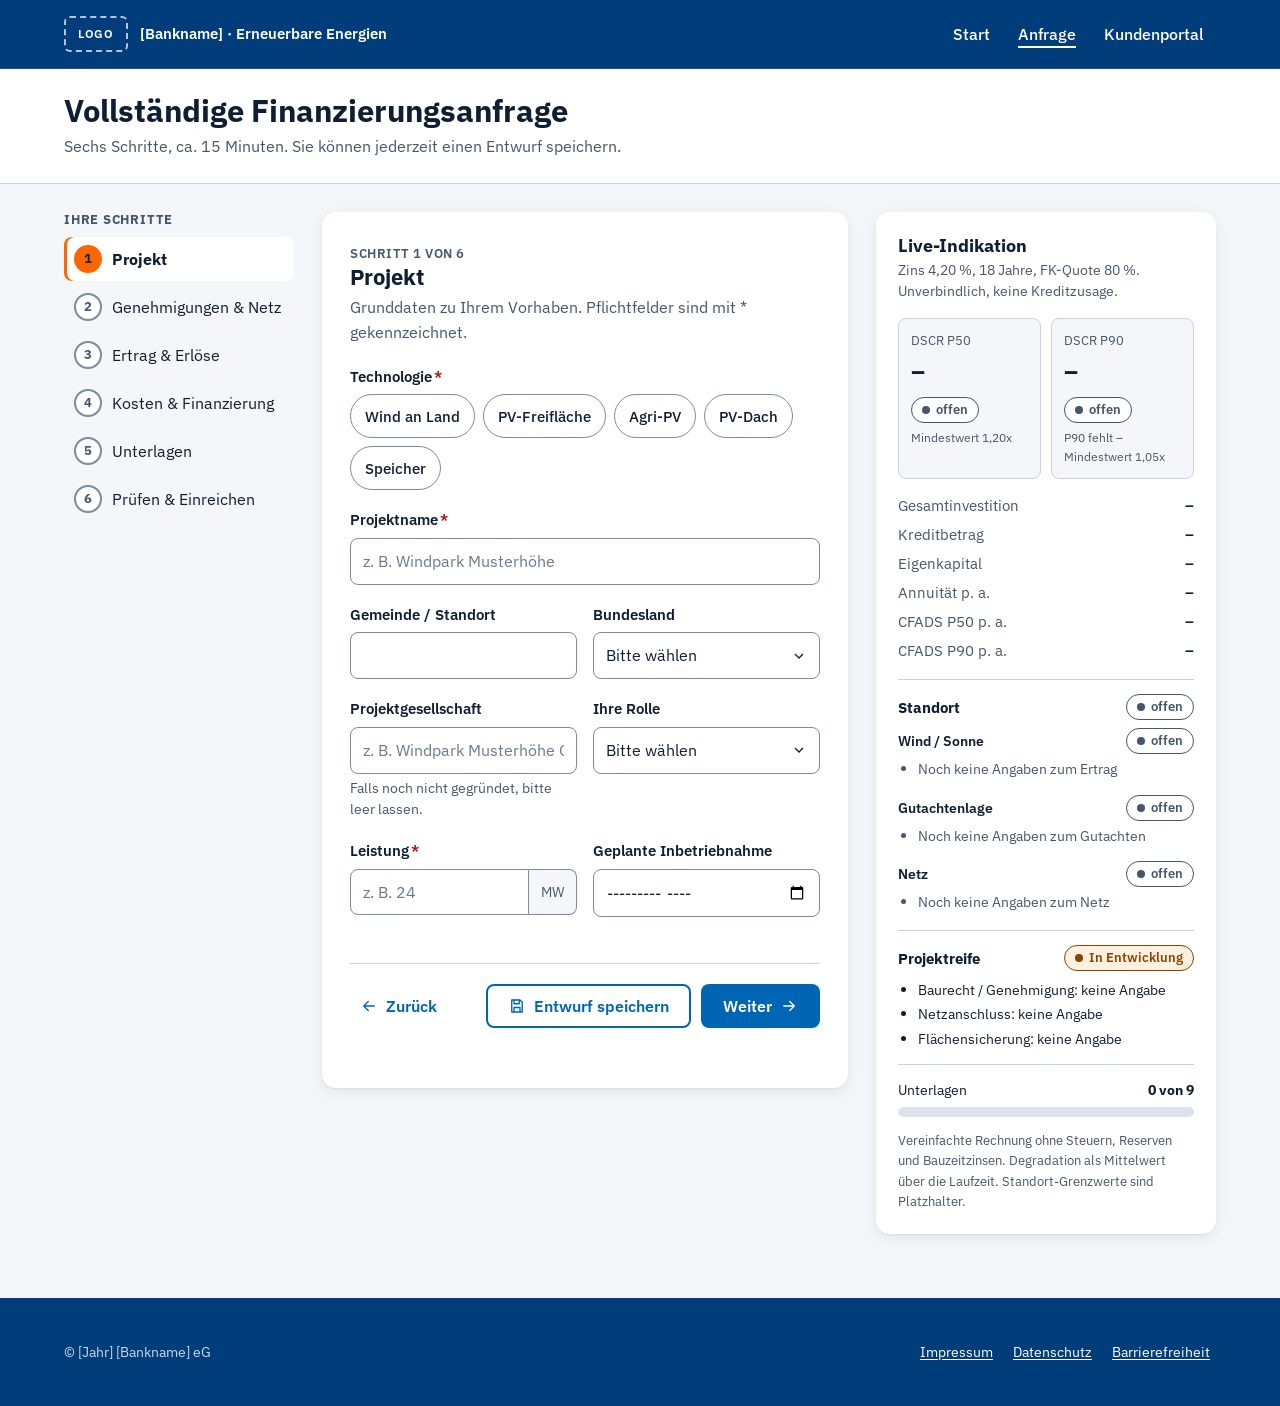
==== commit 5881afb4: "Standortgüte: Gütefaktor, Plausibilität, Abschläge und Standort-Ampel - Neue Eingaben: Gütefaktor, N" ====
--- a/anfrage.html
+++ b/anfrage.html
@@ -166,6 +166,34 @@
               <label class="chip"><input type="radio" name="flaechen" value="vollstaendig"><span>Vollständig</span></label>
             </div>
           </fieldset>
+
+          <h3 class="schritt__unterkopf">Netzanschluss im Detail</h3>
+          <fieldset class="feld" data-feld="spannungsebene">
+            <legend>Spannungsebene am Verknüpfungspunkt</legend>
+            <div class="chips">
+              <label class="chip"><input type="radio" name="spannungsebene" value="ns"><span>Niederspannung</span></label>
+              <label class="chip"><input type="radio" name="spannungsebene" value="ms"><span>Mittelspannung</span></label>
+              <label class="chip"><input type="radio" name="spannungsebene" value="hs"><span>Hochspannung / eigenes Umspannwerk</span></label>
+            </div>
+          </fieldset>
+          <div class="feld-reihe">
+            <div class="feld" data-feld="kabel_km">
+              <label for="f-kabel">Länge der Kabeltrasse</label>
+              <div class="eingabe-gruppe">
+                <input class="eingabe" type="text" inputmode="decimal" id="f-kabel" name="kabel_km" autocomplete="off" placeholder="z. B. 6" aria-describedby="f-kabel-hinweis">
+                <span class="eingabe-gruppe__einheit">km</span>
+              </div>
+              <span class="hinweis" id="f-kabel-hinweis">Vom Park bis zum Verknüpfungspunkt des Netzbetreibers.</span>
+            </div>
+            <div class="feld" data-feld="abregelung_prozent">
+              <label for="f-abregelung">Erwartete Abregelung</label>
+              <div class="eingabe-gruppe">
+                <input class="eingabe" type="text" inputmode="decimal" id="f-abregelung" name="abregelung_prozent" autocomplete="off" placeholder="z. B. 3" aria-describedby="f-abregelung-hinweis">
+                <span class="eingabe-gruppe__einheit">% p. a.</span>
+              </div>
+              <span class="hinweis" id="f-abregelung-hinweis">Anteil der Jahreserzeugung, der durch Netzengpässe verloren geht. Wird als Abschlag auf den Umsatz angesetzt.</span>
+            </div>
+          </div>
         </section>
 
         <!-- Schritt 3 -->
@@ -180,9 +208,10 @@
             <div class="feld" data-feld="p50_h">
               <label for="f-p50">Volllaststunden P50<span class="pflicht" aria-hidden="true">*</span></label>
               <div class="eingabe-gruppe">
-                <input class="eingabe" type="text" inputmode="decimal" id="f-p50" name="p50_h" required autocomplete="off" placeholder="z. B. 2.400">
+                <input class="eingabe" type="text" inputmode="decimal" id="f-p50" name="p50_h" required autocomplete="off" placeholder="z. B. 2.400" aria-describedby="f-p50-hinweis">
                 <span class="eingabe-gruppe__einheit">h/a</span>
               </div>
+              <span class="hinweis" id="f-p50-hinweis"></span>
             </div>
             <div class="feld" data-feld="p90_h">
               <label for="f-p90">Volllaststunden P90</label>
@@ -192,6 +221,39 @@
               </div>
               <span class="hinweis">Ohne P90 können wir den vorsichtigen DSCR nicht berechnen.</span>
             </div>
+          </div>
+          <div class="feld-reihe feld-reihe--3" data-nur="wind" hidden>
+            <div class="feld" data-feld="guetefaktor">
+              <label for="f-guete">Gütefaktor</label>
+              <div class="eingabe-gruppe">
+                <input class="eingabe" type="text" inputmode="decimal" id="f-guete" name="guetefaktor" autocomplete="off" placeholder="z. B. 80" aria-describedby="f-guete-hinweis">
+                <span class="eingabe-gruppe__einheit">%</span>
+              </div>
+              <span class="hinweis" id="f-guete-hinweis">Laut Gutachten (Referenzertragsmodell).</span>
+            </div>
+            <div class="feld" data-feld="nabenhoehe">
+              <label for="f-nabe">Nabenhöhe</label>
+              <div class="eingabe-gruppe">
+                <input class="eingabe" type="text" inputmode="decimal" id="f-nabe" name="nabenhoehe" autocomplete="off" placeholder="z. B. 166">
+                <span class="eingabe-gruppe__einheit">m</span>
+              </div>
+            </div>
+            <div class="feld" data-feld="windgeschwindigkeit">
+              <label for="f-wind">Mittlerer Wind</label>
+              <div class="eingabe-gruppe">
+                <input class="eingabe" type="text" inputmode="decimal" id="f-wind" name="windgeschwindigkeit" autocomplete="off" placeholder="z. B. 6,8">
+                <span class="eingabe-gruppe__einheit">m/s</span>
+              </div>
+              <span class="hinweis">Geschwindigkeit in Nabenhöhe</span>
+            </div>
+          </div>
+          <div class="feld" data-feld="globalstrahlung" data-nur="pv" hidden>
+            <label for="f-strahlung">Globalstrahlung am Standort</label>
+            <div class="eingabe-gruppe" style="max-width:320px">
+              <input class="eingabe" type="text" inputmode="decimal" id="f-strahlung" name="globalstrahlung" autocomplete="off" placeholder="z. B. 1.120">
+              <span class="eingabe-gruppe__einheit">kWh/m²/a</span>
+            </div>
+            <span class="hinweis">Z. B. aus PVGIS oder den Strahlungskarten des DWD.</span>
           </div>
           <fieldset class="feld" data-feld="erloesmodell" data-nur="nicht-speicher">
             <legend>Erlösmodell<span class="pflicht" aria-hidden="true">*</span><span class="sr-only"> (Pflichtfeld)</span></legend>
@@ -206,9 +268,10 @@
             <div class="feld" data-feld="preis_eur_mwh">
               <label for="f-preis"><span id="f-preis-label">Erlös</span><span class="pflicht" aria-hidden="true">*</span></label>
               <div class="eingabe-gruppe">
-                <input class="eingabe" type="text" inputmode="decimal" id="f-preis" name="preis_eur_mwh" required autocomplete="off" placeholder="z. B. 73">
+                <input class="eingabe" type="text" inputmode="decimal" id="f-preis" name="preis_eur_mwh" required autocomplete="off" placeholder="z. B. 73" aria-describedby="f-preis-hinweis">
                 <span class="eingabe-gruppe__einheit">€/MWh</span>
               </div>
+              <span class="hinweis" id="f-preis-hinweis"></span>
             </div>
             <div class="feld" data-feld="ppa_laufzeit" id="f-ppa-feld" hidden>
               <label for="f-ppa">PPA-Laufzeit</label>
@@ -225,6 +288,25 @@
               <span class="eingabe-gruppe__einheit">T€/MW/a</span>
             </div>
             <span class="hinweis">Summe aus Arbitrage, Regelenergie und ggf. Tolling-Erlösen.</span>
+          </div>
+
+          <h3 class="schritt__unterkopf">Gutachten &amp; Annahmen</h3>
+          <fieldset class="feld" data-feld="gutachten">
+            <legend id="f-gutachten-legend">Stand des Ertragsgutachtens</legend>
+            <div class="chips">
+              <label class="chip"><input type="radio" name="gutachten" value="keines"><span>Noch keines</span></label>
+              <label class="chip"><input type="radio" name="gutachten" value="vorlaeufig"><span>Vorläufige Prognose</span></label>
+              <label class="chip"><input type="radio" name="gutachten" value="eines"><span>Ein Gutachten</span></label>
+              <label class="chip"><input type="radio" name="gutachten" value="zwei"><span>Zwei unabhängige Gutachten</span></label>
+            </div>
+          </fieldset>
+          <div class="feld" data-feld="degradation_prozent">
+            <label for="f-degradation">Degradation</label>
+            <div class="eingabe-gruppe" style="max-width:240px">
+              <input class="eingabe" type="text" inputmode="decimal" id="f-degradation" name="degradation_prozent" autocomplete="off" aria-describedby="f-degradation-hinweis">
+              <span class="eingabe-gruppe__einheit">% p. a.</span>
+            </div>
+            <span class="hinweis" id="f-degradation-hinweis">Jährlicher Leistungsverlust. Leer lassen: Wir setzen einen Standardwert an.</span>
           </div>
         </section>
 
@@ -396,6 +478,12 @@
         <dt>CFADS P90 p. a.</dt><dd id="ind-cfads-p90">–</dd>
       </dl>
       <p class="hinweis" id="ind-opex-hinweis"></p>
+      <p class="hinweis" id="ind-umsatz-hinweis"></p>
+
+      <div class="indikation__block">
+        <h3>Standort <span id="ind-standort-badge"></span></h3>
+        <div class="standort" id="ind-standort"></div>
+      </div>
 
       <div class="indikation__block">
         <h3>Projektreife <span id="ind-reife-badge"></span></h3>
@@ -413,7 +501,7 @@
           </div>
         </div>
       </div>
-      <p class="kleingedruckt">Vereinfachte Rechnung ohne Steuern, Reserven, Bauzeitzinsen und Degradation.</p>
+      <p class="kleingedruckt">Vereinfachte Rechnung ohne Steuern, Reserven und Bauzeitzinsen. Degradation als Mittelwert über die Laufzeit. Standort-Grenzwerte sind Platzhalter.</p>
     </aside>
   </main>
 
--- a/assets/styles.css
+++ b/assets/styles.css
@@ -289,6 +289,8 @@
 .urteil { display: grid; gap: 6px; }
 .urteil p { margin: 0; font-size: .95rem; }
 
+.ergebnis__hinweis { display: flex; gap: 8px; align-items: flex-start; margin: 12px 0 0; padding-top: 12px; border-top: 1px solid var(--linie); font-size: .9rem; color: var(--warn-text); }
+.ergebnis__hinweis .icon { margin-top: 2px; }
 .check__aktionen { display: grid; gap: 10px; margin-top: 18px; }
 .kleingedruckt { font-size: .8125rem; color: var(--text-gedaempft); margin: 14px 0 0; }
 
@@ -474,6 +476,10 @@
 .indikation__block { padding-top: 14px; margin-top: 14px; border-top: 1px solid var(--linie); }
 .indikation__block h3 { font-size: .95rem; margin-bottom: 8px; display: flex; justify-content: space-between; align-items: center; gap: 8px; }
 .offene-punkte { margin: 8px 0 0; padding-left: 20px; font-size: .9rem; }
+.standort { display: grid; gap: 12px; }
+.standort__kopf { display: flex; justify-content: space-between; align-items: center; gap: 8px; font-size: .9rem; font-weight: 600; }
+.standort .offene-punkte { margin-top: 4px; color: var(--text-gedaempft); }
+.schritt__unterkopf { font-size: 1.1rem; margin: 28px 0 14px; padding-top: 20px; border-top: 1px solid var(--linie); }
 .offene-punkte li { margin-bottom: 2px; }
 @media (max-width: 1180px) { .indikation { position: static; } }
 
